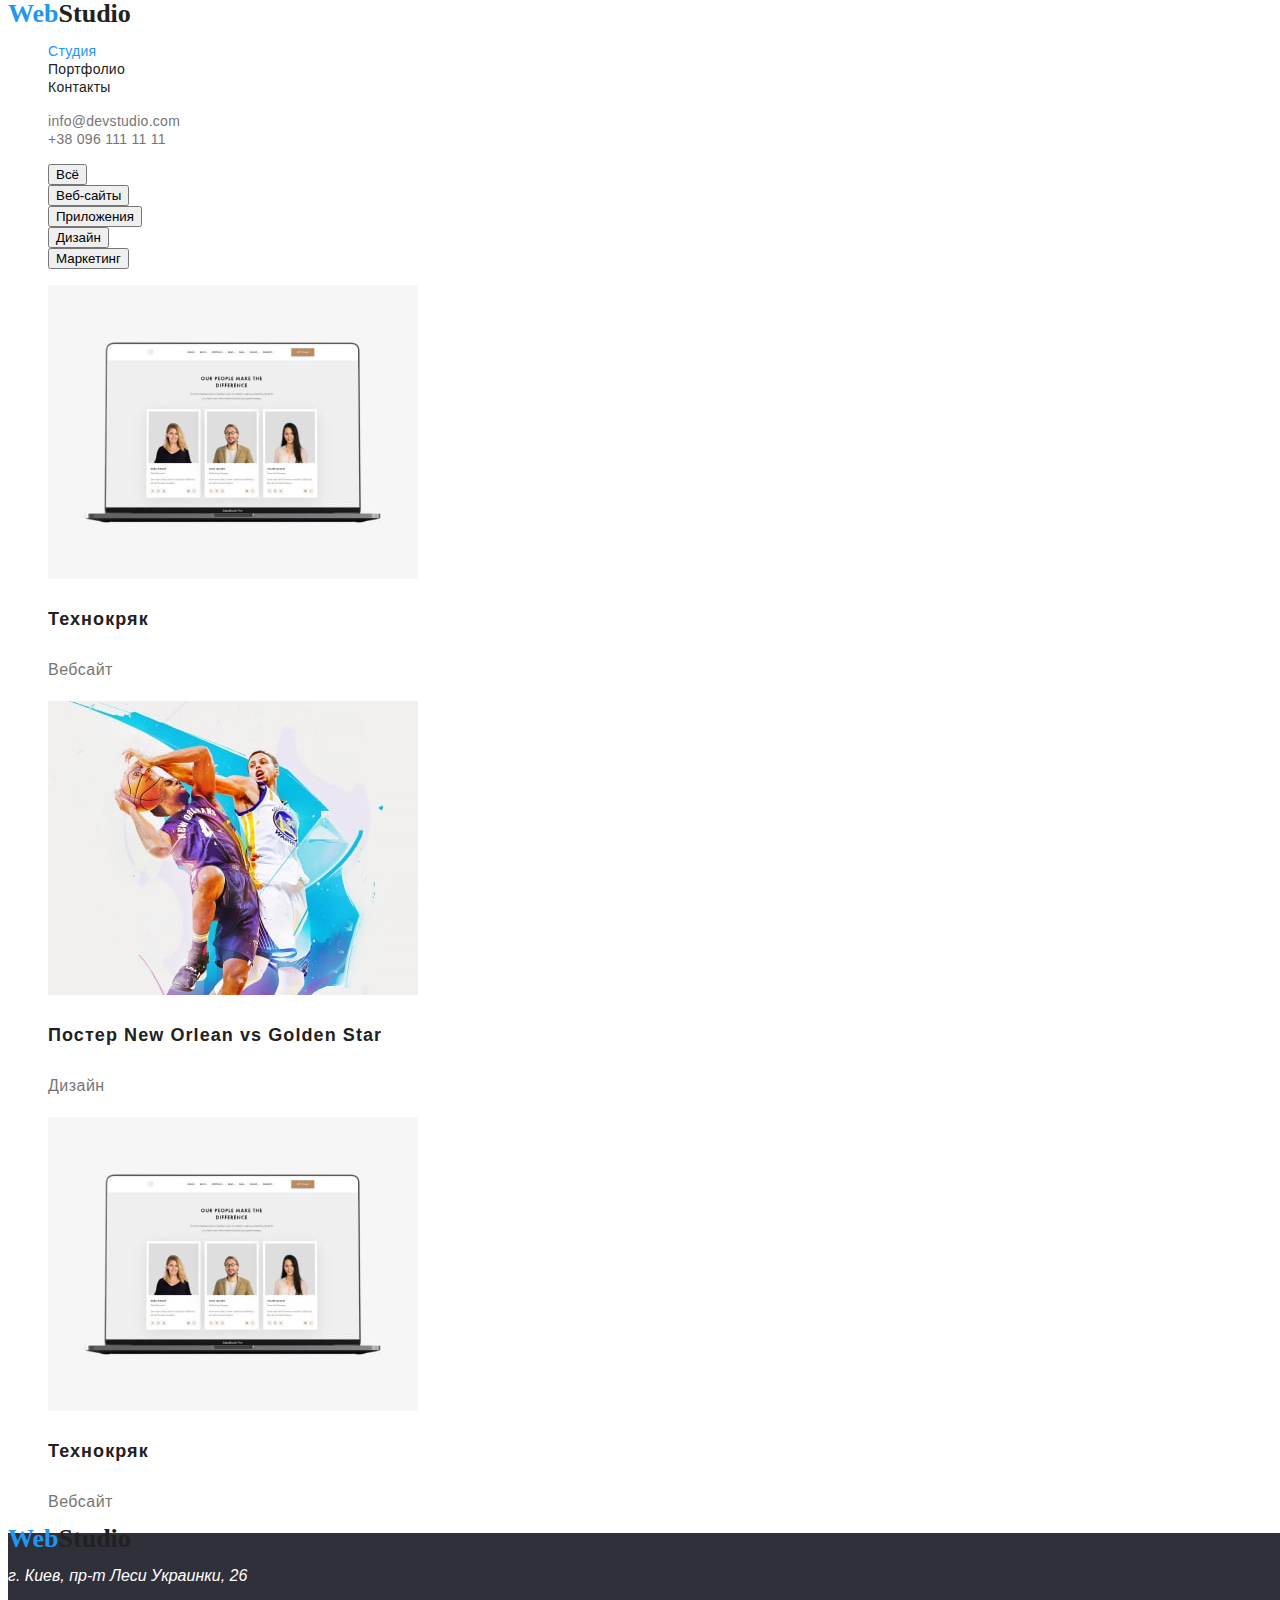
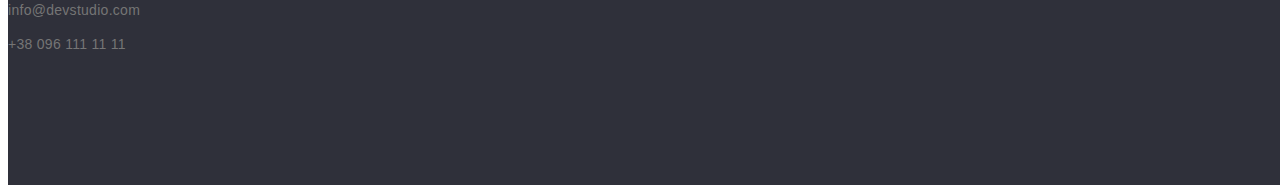
==== portfolio.html @ bc8bc860 "Add files via upload" ====
<!DOCTYPE html>
<html lang="ru">

<head>
    <meta charset="UTF-8">
    <meta http-equiv="X-UA-Compatible" content="IE=edge">
    <meta name="viewport" content="width=device-width, initial-scale=1.0">
    <link rel="stylesheet" href="./css/style.css" />
    <title lang="en">WebStudio</title>
</head>

<body>
    <!--хедер-->
    <header class="header">
        <nav>
            <a href="/" class="logo1 link">Web<span class="logo2 link">Studio</span></a>
            <ul class="header-list list">
                <li class="header-item">
                    <a class="header-link link current" href="./index.html">Студия</a>
                </li>
                <li class="header-item">
                    <a class="header-link link" href="./portfolio.html">Портфолио</a>
                </li>
                <li class="header-item">
                    <a class="header-link link" href="">Контакты</a>
                </li>
            </ul>
        </nav>
        <ul class="header-list list">
            <li class="header-item">
                <a class="header-mail-link link" href="mailto:info@devstudio.com">info@devstudio.com</a>
            </li>
            <li class="header-item">
                <a class="header-mail-link link" href="tel:+380961111111">+38 096 111 11 11</a>
            </li>
        </ul>

    </header>
    <main>
        <section class="buttons">
            <h6 class="hd1">table</h6>
        <ul class="btn-list list">
            <li><button type="button" class="button-item">Всё</button></li>
            <li><button type="button" class="button-item">Веб-сайты</button></li>
            <li><button type="button" class="button-item">Приложения</button></li>
            <li><button type="button" class="button-item">Дизайн</button></li>
            <li><button type="button" class="button-item">Маркетинг</button></li>
        </ul>
        </section>
        <!--images-->
        <section class="images">
            <ul class="images-list list">
                <li class="images-list-item">
                    <img class="images-list-item-img" src="./images/hw2/img(0)-min.jpg" alt="Технокряк" width="370" height="294">
                    <h3 class="images-list-item-name">Технокряк</h3>
                    <p class="images-list-item-about" >Вебсайт</p>
                </li>
                <li class="images-list-item">
                    <img class="images-list-item-img" src="./images/hw2/img-min.jpg" alt="баскетбол" width="370" height="294">
                    <h3 class="images-list-item-name">Постер New Orlean vs Golden Star</h3>
                    <p class="images-list-item-about">Дизайн</p>
                </li>
                <li class="images-list-item">
                    <img class="images-list-item-img" src="./images/hw2/img(0)-min.jpg" alt="Технокряк" width="370" height="294">
                    <h3 class="images-list-item-name">Технокряк</h3>
                    <p class="images-list-item-about" lang="en">Вебсайт</p>
                </li>
                
            </ul>
        </section>
    </main>
    <!--футер-->
    <footer class="contacts">
        <nav>
            <a href="/" class="logo1 link">Web<span class="logo2 link">Studio</span></a>
            <address class="contact address">
                <p class="address">г. Киев, пр-т Леси Украинки, 26</p>
            </address>

            <a class="header-mail-link link" href="mailto:info@devstudio.com">info@devstudio.com</a>
            <p><a class="header-mail-link link" href="tel:+380961111111">+38 096 111 11 11</a></p>
        </nav>
    </footer>
</body>

</html>
---- css/style.css ----
:root {
  --primary-title-color: #ffffff;
  --secondary-title-color: #212121;
  --primary-text-color: #212121;
  --secondary-text-color: #757575;
  --heaader-text-color: #757575;
  --accent-color: #2196f3;
  --background-color: #2f303a;
}
body {
  font-family: 'Roboto', sans-serif;
}
.logo1 {
  font-family: Releway;
  font-weight: 700;
  font-size: 26px;
  line-height: 1.2px;
  color: var(--accent-color);
}
.logo2 {
  color: var(--secondary-title-color);
}

.header-link {
  font-weight: 500;
  font-size: 14px;
  line-height: 16px;
  letter-spacing: 0.02em;
  color: var(--primary-text-color);
}
.link {
  text-decoration: none;
}
.list {
  list-style: none;
}
.current {
  color: var(--accent-color);
}
.header-mail-link {
  font-weight: 500;
  font-size: 14px;
  line-height: 16px;
  letter-spacing: 0.02em;
  color: var(--heaader-text-color);
}
.header-mail-link:focus,
.header-mail-link:hover {
  color: var(--accent-color);
}

.header-link:hover,
.header-link:focus {
  color: var(--accent-color);
}

.hero {
  width: 1600px;
  height: 200px;
  left: 0px;
  top: 80px;
  background: var(--background-color);
}
.hero-title {
  width: 696px;
  height: 120px;
  left: 452px;
  top: 280px;
  font-weight: 900;
  font-size: 44px;
  line-height: 1.36;
  color: var(--primary-title-color);
  text-align: center;
  letter-spacing: 0.06em;
}

.button {
  color: var(--primary-title-color);
  background-color: var(--accent-color);
  border: 0;
}
.pecul-item-title {
  font-weight: 700;
  font-size: 14px;
  line-height: 1.42;
  letter-spacing: 0.03em;
  text-transform: uppercase;
  color: var(--secondary-title-color);
}
.pecul-item-text {
  font-size: 14px;
  line-height: 1.71;
  letter-spacing: 0.03em;
  color: var(--secondary-text-color);
}
.secondary-title {
  font-weight: 700;
  font-size: 36px;
  line-height: 1.16;
  text-align: center;
  letter-spacing: 0.03em;
}
.team-list-item-name {
  font-weight: 500;
  font-size: 16px;
  line-height: 1.19;
  text-align: center;
  letter-spacing: 0.03em;
  color: var(--primary-text-color);
}
.team-list-item-prof {
  font-weight: 400;
  font-size: 16px;
  line-height: 1.19;
  text-align: center;
  letter-spacing: 0.03em;
  color: var(--secondary-text-color);
}
.contacts {
  width: 1600px;
  height: 252px;
  left: 0px;
  top: 2097px;
  background-color: #2f303a;
}
.address {
  color: var(--primary-title-color);
}
.images-list-item-name {
  font-weight: 700;
  font-size: 18px;
  line-height: 2;
  letter-spacing: 0.06em;
  color: var(--secondary-title-color);
}
.images-list-item-about {
  font-weight: 400;
  font-size: 16px;
  line-height: 1.87;
  letter-spacing: 0.03em;
  color: var(--secondary-text-color);
}
.button-item:hover {
  color: var(--accent-color);
}
.hd1 {
  display: none;
}
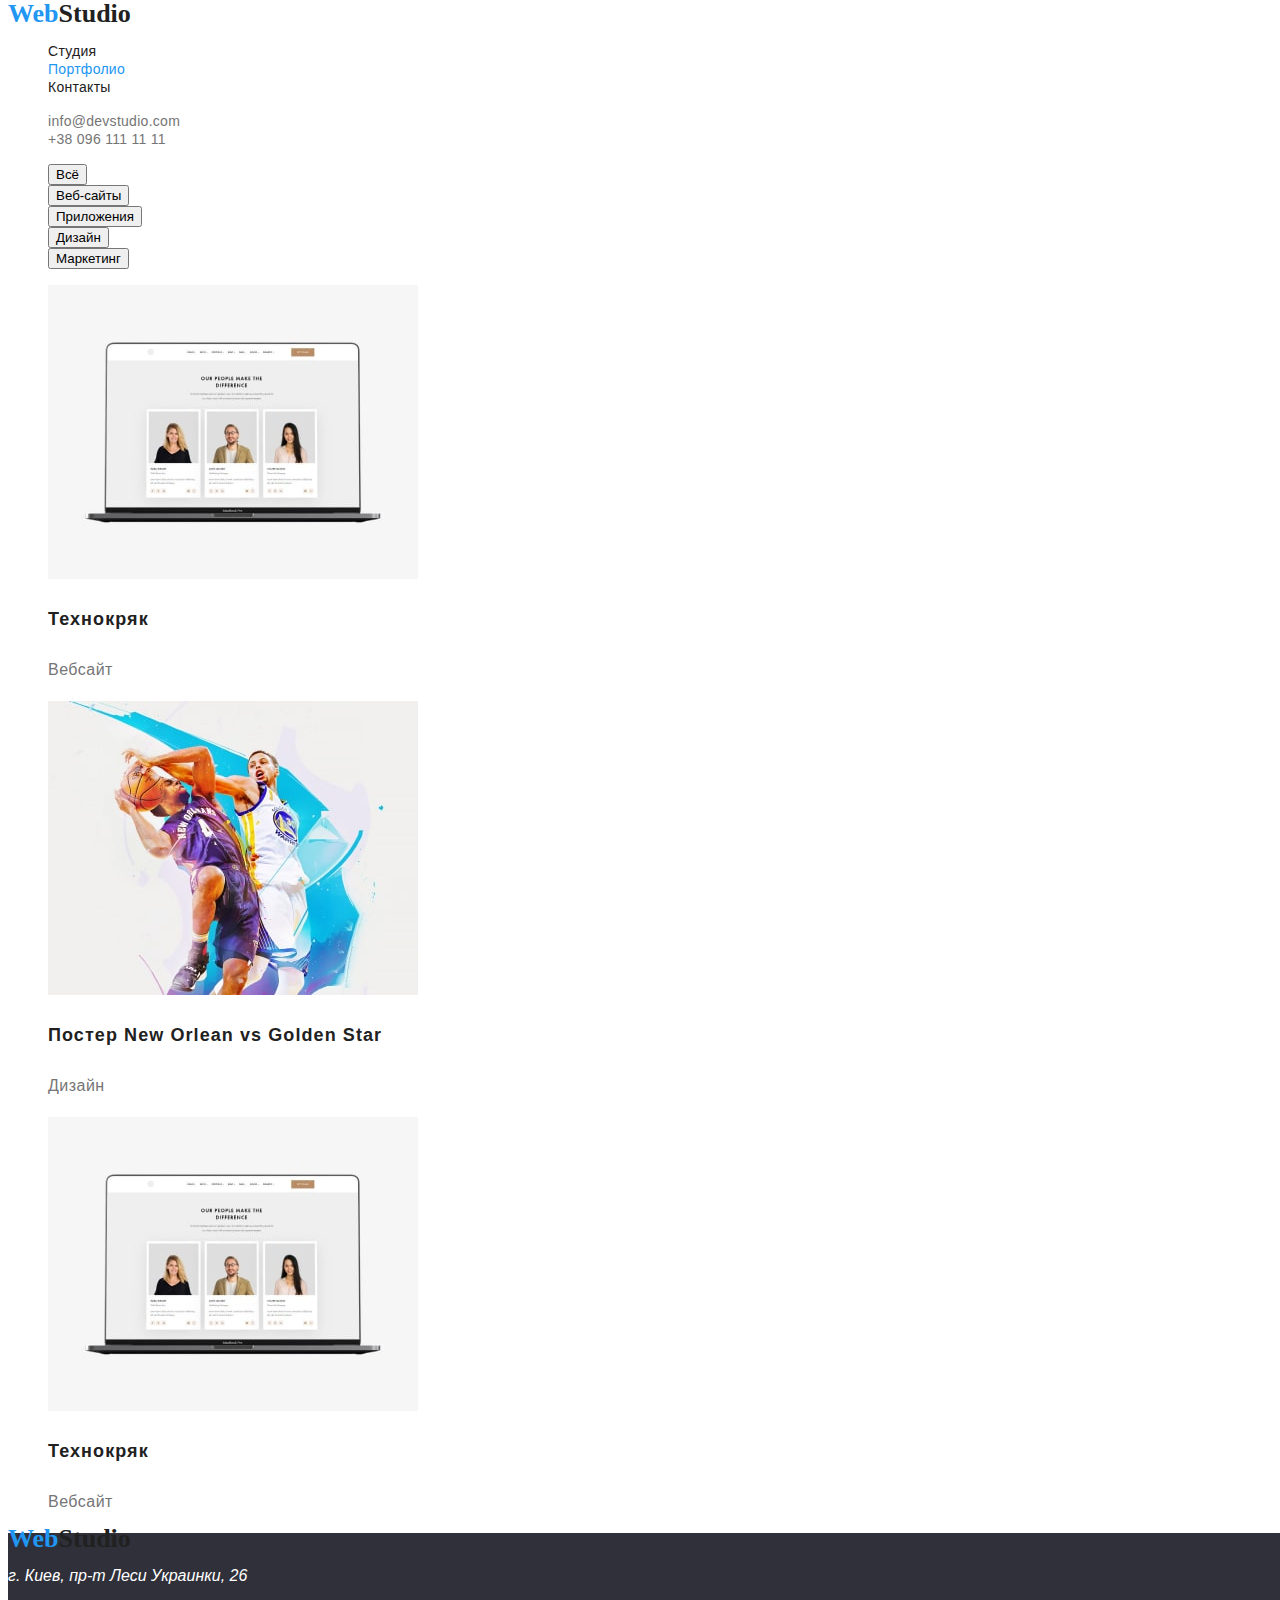
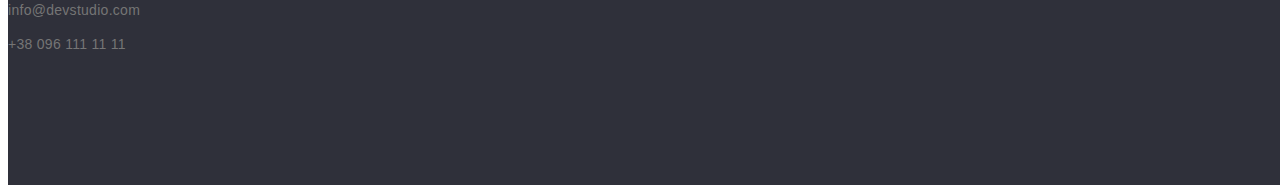
==== commit 5f75a56e: "Add files via upload" ====
--- a/portfolio.html
+++ b/portfolio.html
@@ -16,10 +16,10 @@
             <a href="/" class="logo1 link">Web<span class="logo2 link">Studio</span></a>
             <ul class="header-list list">
                 <li class="header-item">
-                    <a class="header-link link current" href="./index.html">Студия</a>
+                    <a class="header-link link" href="./index.html">Студия</a>
                 </li>
                 <li class="header-item">
-                    <a class="header-link link" href="./portfolio.html">Портфолио</a>
+                    <a class="header-link link current" href="./portfolio.html">Портфолио</a>
                 </li>
                 <li class="header-item">
                     <a class="header-link link" href="">Контакты</a>
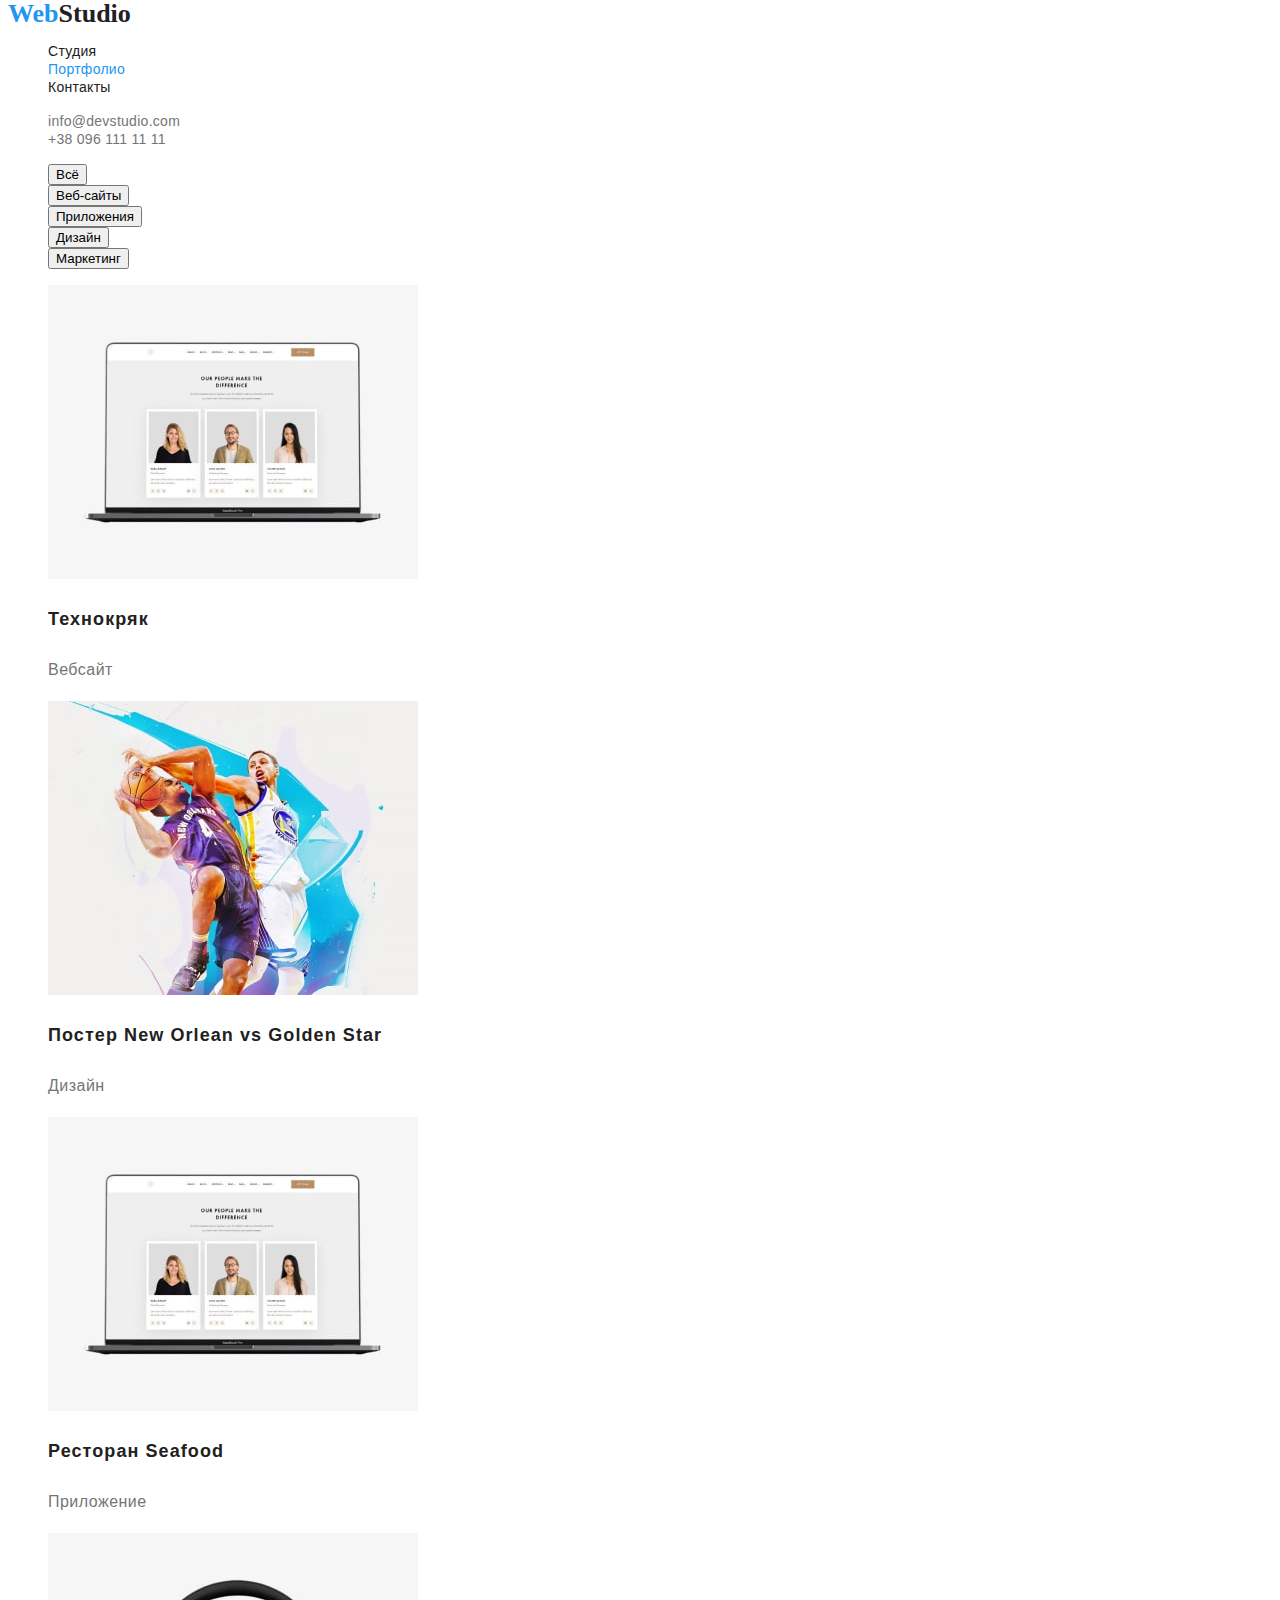
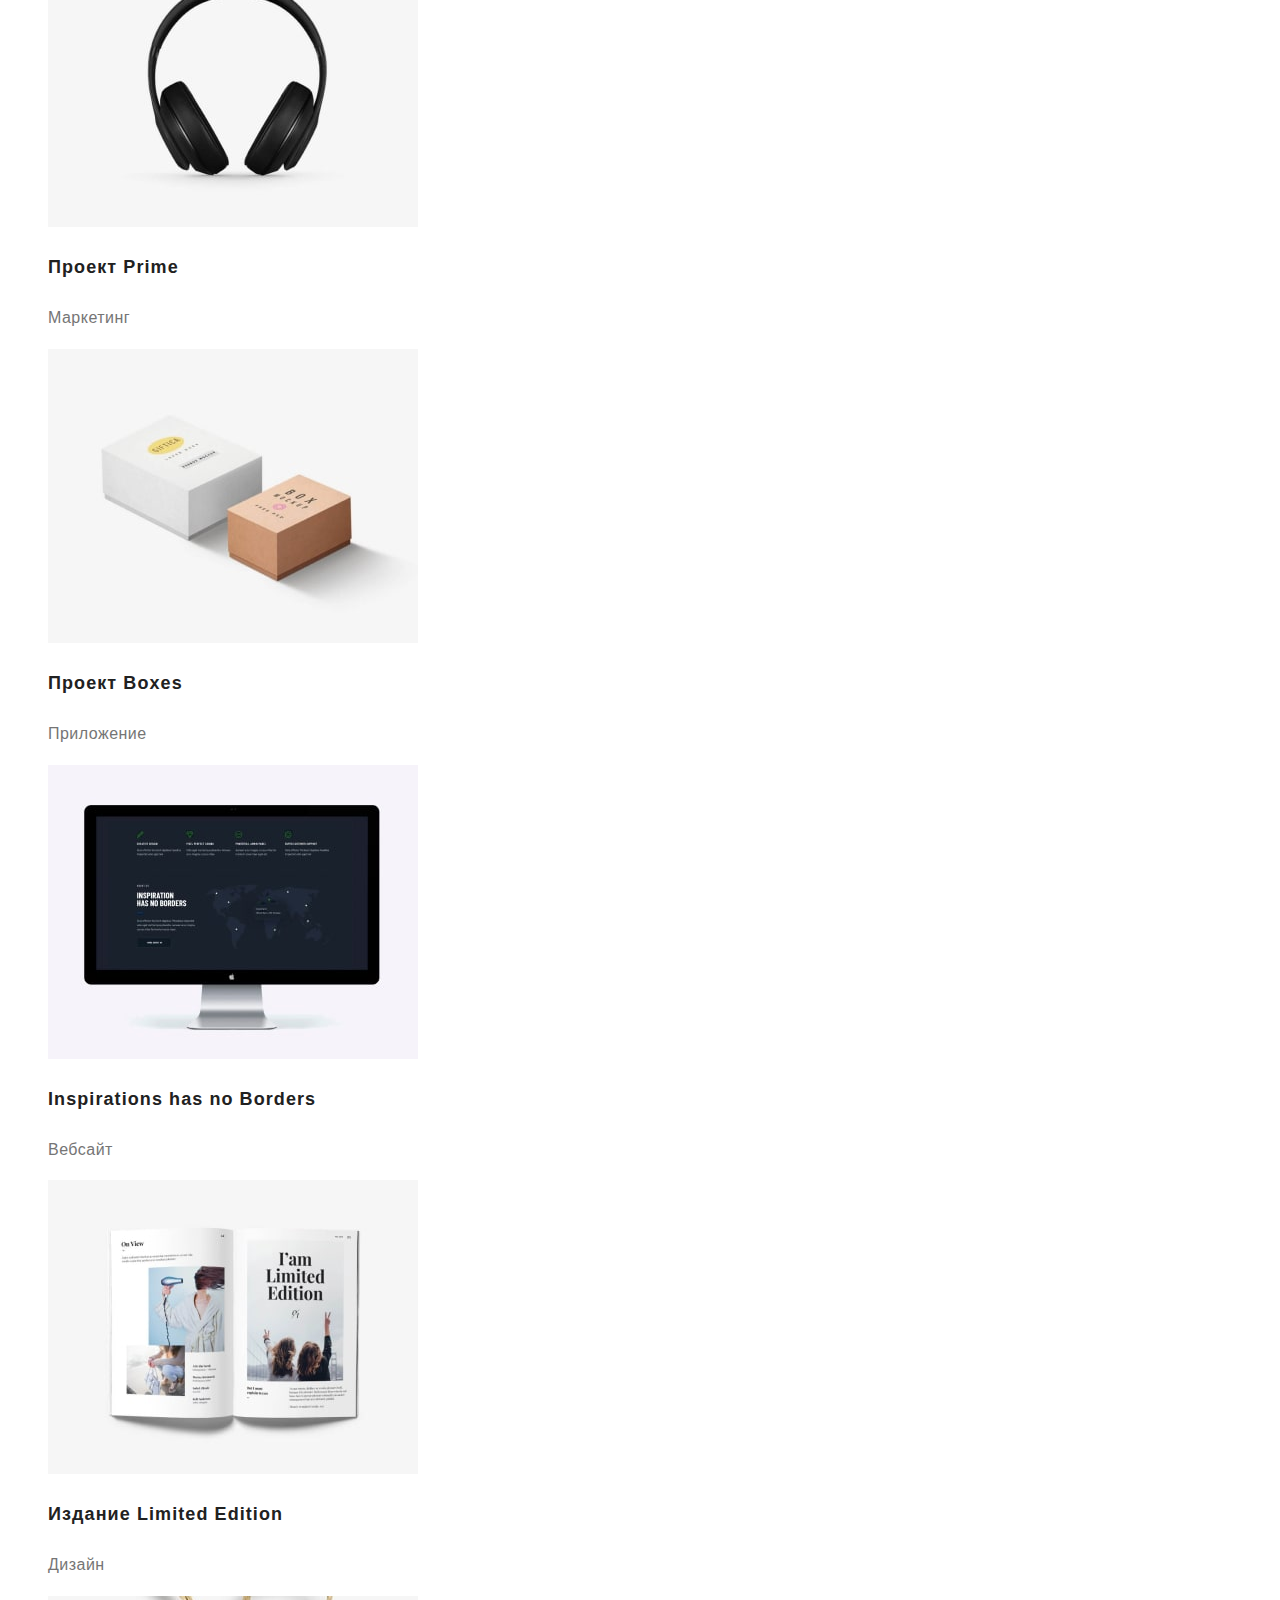
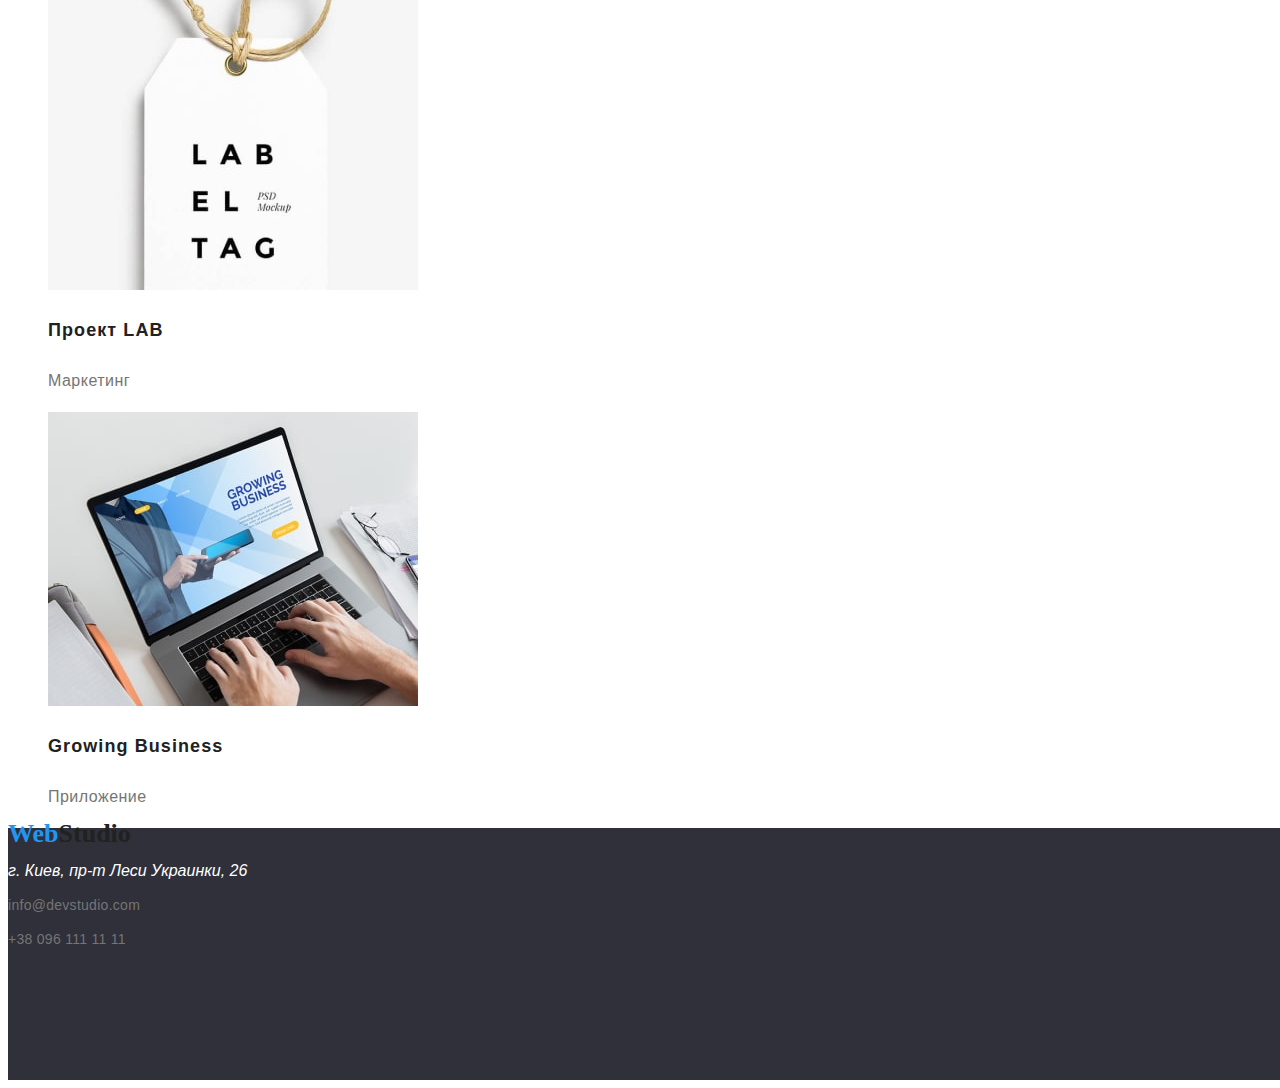
==== commit 69909a5a: "Add files via upload" ====
--- a/portfolio.html
+++ b/portfolio.html
@@ -62,8 +62,38 @@
                 </li>
                 <li class="images-list-item">
                     <img class="images-list-item-img" src="./images/hw2/img(0)-min.jpg" alt="Технокряк" width="370" height="294">
-                    <h3 class="images-list-item-name">Технокряк</h3>
+                    <h3 class="images-list-item-name">Ресторан Seafood</h3>
+                    <p class="images-list-item-about" >Приложение</p>
+                </li>
+                <li class="images-list-item">
+                    <img class="images-list-item-img" src="./images/hw2/img(2)-min.jpg" alt="Технокряк" width="370" height="294">
+                    <h3 class="images-list-item-name">Проект Prime</h3>
+                    <p class="images-list-item-about">Маркетинг</p>
+                </li>
+                <li class="images-list-item">
+                    <img class="images-list-item-img" src="./images/hw2/img(3)-min.jpg" alt="баскетбол" width="370" height="294">
+                    <h3 class="images-list-item-name">Проект Boxes</h3>
+                    <p class="images-list-item-about">Приложение</p>
+                </li>
+                <li class="images-list-item">
+                    <img class="images-list-item-img" src="./images/hw2/img(4)-min.jpg" alt="Технокряк" width="370" height="294">
+                    <h3 class="images-list-item-name">Inspirations has no Borders</h3>
                     <p class="images-list-item-about" lang="en">Вебсайт</p>
+                </li>
+                <li class="images-list-item">
+                    <img class="images-list-item-img" src="./images/hw2/img(5)-min.jpg" alt="Технокряк" width="370" height="294">
+                    <h3 class="images-list-item-name">Издание Limited Edition</h3>
+                    <p class="images-list-item-about">Дизайн</p>
+                </li>
+                <li class="images-list-item">
+                    <img class="images-list-item-img" src="./images/hw2/img(6)-min.jpg" alt="баскетбол" width="370" height="294">
+                    <h3 class="images-list-item-name">Проект LAB</h3>
+                    <p class="images-list-item-about">Маркетинг</p>
+                </li>
+                <li class="images-list-item">
+                    <img class="images-list-item-img" src="./images/hw2/img(7)-min.jpg" alt="Технокряк" width="370" height="294">
+                    <h3 class="images-list-item-name">Growing Business</h3>
+                    <p class="images-list-item-about" lang="en">Приложение</p>
                 </li>
                 
             </ul>
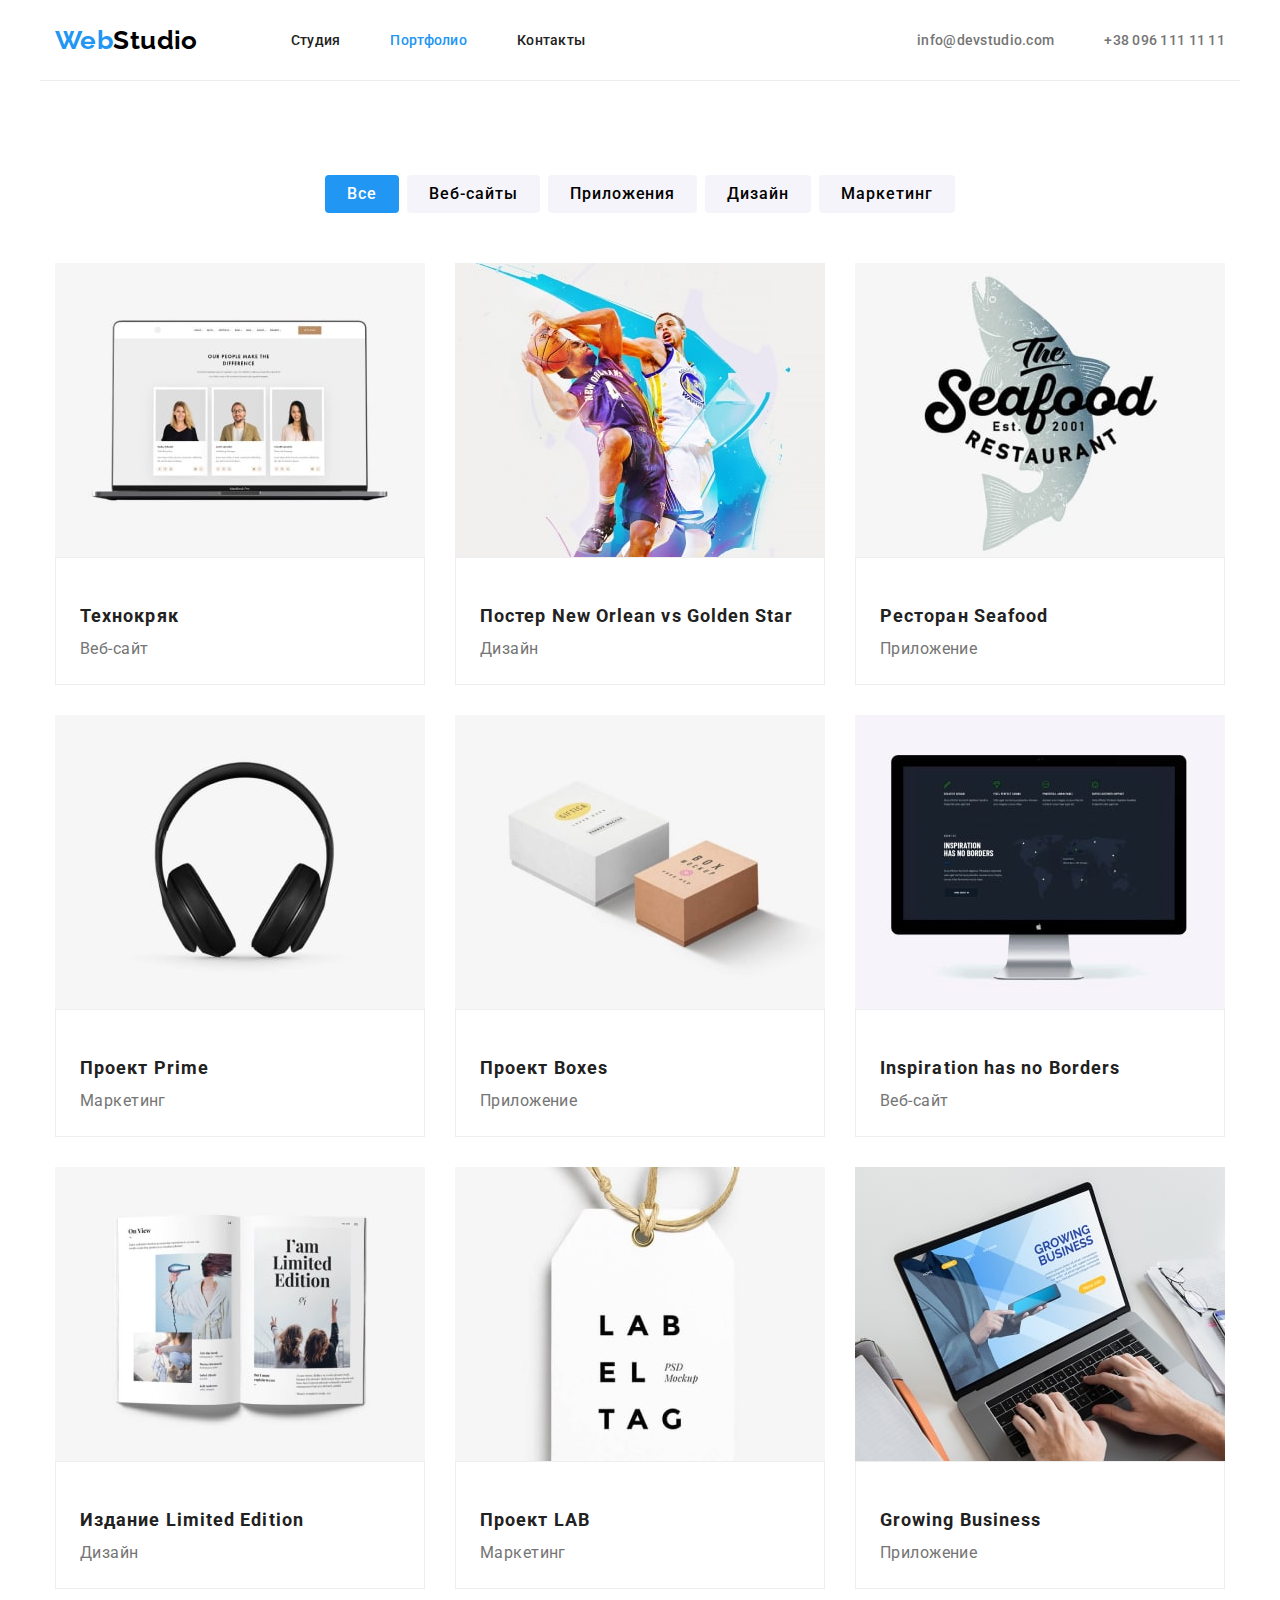
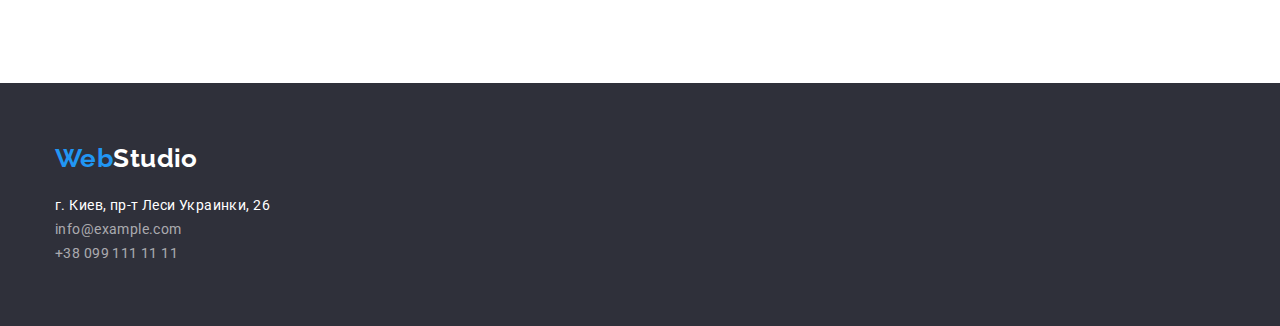
==== commit b105abd8: "Add files via upload" ====
--- a/portfolio.html
+++ b/portfolio.html
@@ -1,116 +1,177 @@
+
 <!DOCTYPE html>
 <html lang="ru">
-
 <head>
     <meta charset="UTF-8">
     <meta http-equiv="X-UA-Compatible" content="IE=edge">
     <meta name="viewport" content="width=device-width, initial-scale=1.0">
-    <link rel="stylesheet" href="./css/style.css" />
-    <title lang="en">WebStudio</title>
+    <title>WebStudio</title>
+    <link rel="preconnect" href="https://fonts.googleapis.com"> 
+    <link rel="preconnect" href="https://fonts.gstatic.com" crossorigin> 
+    <link href="https://fonts.googleapis.com/css2?family=Raleway:wght@700&family=Roboto:wght@400;500;700;900&display=swap" 
+        rel="stylesheet">
+    <link rel="stylesheet" href="https://cdnjs.cloudflare.com/ajax/libs/modern-normalize/1.1.0/modern-normalize.min.css">
+    <link rel="stylesheet" href="./css/styles.css">
 </head>
+<body>
+    <header class="page-header">
+        <div class="container header-navigation">
+            <a href="./index.html" class="header-logo link">Web<span class="logo-accent">Studio</span></a>
+            <nav>
+                <ul class="header-list list">
+                <li class="header-item">
+                    <a href="./index.html" class="header-link link">Студия</a>
+                </li>
+                <li class="header-item" >
+                    <a href="./portfolio.html" class="header-link link current">Портфолио</a>
+                </li>
+                <li class="header-item" >
+                    <a href="" class="header-link link">Контакты</a>
+                </li>
+                </ul>
+            </nav>
+            <ul class="header-contacts-list list">
+                <li class="header-contacts-item "><a class="header-contacts-link link" href="mailto:info@devstudio.com">info@devstudio.com</a></li>
+                <li class="header-contacts-item "><a class="header-contacts-link link" href="tel:+380961111111">+38 096 111 11 11</a></li>
+            </ul>  
+        </div>  
+    </header>
+    <main>
+       <!--портфолио--> 
+       <section class="portfolio section">
+        <div class="container">
+            <h2 class="portfolio-title" hidden>Портфолио</h2>
+            <!--Cортировка-->
+            <ul class="portfolio-options-list list">
 
-<body>
-    <!--хедер-->
-    <header class="header">
-        <nav>
-            <a href="/" class="logo1 link">Web<span class="logo2 link">Studio</span></a>
-            <ul class="header-list list">
-                <li class="header-item">
-                    <a class="header-link link" href="./index.html">Студия</a>
+                <li class="portfolio-options-item">
+                    <button class="portfolio-btn btn portfolio-currunt-btn" 
+                    type="button">Все</button>
                 </li>
-                <li class="header-item">
-                    <a class="header-link link current" href="./portfolio.html">Портфолио</a>
+
+                <li class="portfolio-options-item">
+                    <button class="portfolio-btn btn" type="button">Веб-сайты</button>
                 </li>
-                <li class="header-item">
-                    <a class="header-link link" href="">Контакты</a>
+
+                <li class="portfolio-options-item">
+                    <button class="portfolio-btn btn" type="button">Приложения</button>
+                </li>
+
+                <li class="portfolio-options-item">
+                    <button class="portfolio-btn btn" type="button">Дизайн</button>
+                </li>
+
+                <li class="portfolio-options-item">
+                    <button class="portfolio-btn btn" type="button">Маркетинг</button>
                 </li>
             </ul>
-        </nav>
-        <ul class="header-list list">
-            <li class="header-item">
-                <a class="header-mail-link link" href="mailto:info@devstudio.com">info@devstudio.com</a>
-            </li>
-            <li class="header-item">
-                <a class="header-mail-link link" href="tel:+380961111111">+38 096 111 11 11</a>
-            </li>
-        </ul>
+            <!--Карточки продукта-->
+            <ul class="portfolio-product-list list">
 
-    </header>
-    <main>
-        <section class="buttons">
-            <h6 class="hd1">table</h6>
-        <ul class="btn-list list">
-            <li><button type="button" class="button-item">Всё</button></li>
-            <li><button type="button" class="button-item">Веб-сайты</button></li>
-            <li><button type="button" class="button-item">Приложения</button></li>
-            <li><button type="button" class="button-item">Дизайн</button></li>
-            <li><button type="button" class="button-item">Маркетинг</button></li>
-        </ul>
-        </section>
-        <!--images-->
-        <section class="images">
-            <ul class="images-list list">
-                <li class="images-list-item">
-                    <img class="images-list-item-img" src="./images/hw2/img(0)-min.jpg" alt="Технокряк" width="370" height="294">
-                    <h3 class="images-list-item-name">Технокряк</h3>
-                    <p class="images-list-item-about" >Вебсайт</p>
-                </li>
-                <li class="images-list-item">
-                    <img class="images-list-item-img" src="./images/hw2/img-min.jpg" alt="баскетбол" width="370" height="294">
-                    <h3 class="images-list-item-name">Постер New Orlean vs Golden Star</h3>
-                    <p class="images-list-item-about">Дизайн</p>
-                </li>
-                <li class="images-list-item">
-                    <img class="images-list-item-img" src="./images/hw2/img(0)-min.jpg" alt="Технокряк" width="370" height="294">
-                    <h3 class="images-list-item-name">Ресторан Seafood</h3>
-                    <p class="images-list-item-about" >Приложение</p>
-                </li>
-                <li class="images-list-item">
-                    <img class="images-list-item-img" src="./images/hw2/img(2)-min.jpg" alt="Технокряк" width="370" height="294">
-                    <h3 class="images-list-item-name">Проект Prime</h3>
-                    <p class="images-list-item-about">Маркетинг</p>
-                </li>
-                <li class="images-list-item">
-                    <img class="images-list-item-img" src="./images/hw2/img(3)-min.jpg" alt="баскетбол" width="370" height="294">
-                    <h3 class="images-list-item-name">Проект Boxes</h3>
-                    <p class="images-list-item-about">Приложение</p>
-                </li>
-                <li class="images-list-item">
-                    <img class="images-list-item-img" src="./images/hw2/img(4)-min.jpg" alt="Технокряк" width="370" height="294">
-                    <h3 class="images-list-item-name">Inspirations has no Borders</h3>
-                    <p class="images-list-item-about" lang="en">Вебсайт</p>
-                </li>
-                <li class="images-list-item">
-                    <img class="images-list-item-img" src="./images/hw2/img(5)-min.jpg" alt="Технокряк" width="370" height="294">
-                    <h3 class="images-list-item-name">Издание Limited Edition</h3>
-                    <p class="images-list-item-about">Дизайн</p>
-                </li>
-                <li class="images-list-item">
-                    <img class="images-list-item-img" src="./images/hw2/img(6)-min.jpg" alt="баскетбол" width="370" height="294">
-                    <h3 class="images-list-item-name">Проект LAB</h3>
-                    <p class="images-list-item-about">Маркетинг</p>
-                </li>
-                <li class="images-list-item">
-                    <img class="images-list-item-img" src="./images/hw2/img(7)-min.jpg" alt="Технокряк" width="370" height="294">
-                    <h3 class="images-list-item-name">Growing Business</h3>
-                    <p class="images-list-item-about" lang="en">Приложение</p>
+                <li class="portfolio-product-item">
+                    <a class="link" href="" target="_blank" rel="noopener noreferrer">
+                        <img src="./images/hw2/img(0)-min.jpg" alt="Веб-сайт открытый на ноутбуке" width="370" height="294"/>
+                        <div class="product-content">
+                            <h3 class="portfolio-name">Технокряк</h3>
+                            <p class="portfolio-text">Веб-сайт</p>
+                        </div>
+                    </a>
+                </li> 
+
+                <li class="portfolio-product-item">
+                    <a class="link" href="" target="_blank" rel="noopener noreferrer">
+                        <img src="./images/hw2/img-min.jpg" alt="Веб-сайт открытый на ноутбуке" width="370" height="294"/>
+                        <div class="product-content">
+                            <h3 class="portfolio-name">Постер New Orlean vs Golden Star</h3>
+                            <p class="portfolio-text">Дизайн</p>
+                        </div>
+                    </a>
                 </li>
                 
+                <li class="portfolio-product-item">
+                    <a class="link" href="" target="_blank" rel="noopener noreferrer">
+                        <img src="./images/hw2/img(1)-min.jpg" alt="рыба и логотип Seafood" width="370" height="294"/>
+                        <div class="product-content">
+                            <h3 class="portfolio-name">Ресторан Seafood</h3>
+                            <p class="portfolio-text">Приложение</p>
+                        </div>
+                    </a>
+                </li> 
+
+                <li class="portfolio-product-item">
+                    <a class="link" href="" target="_blank" rel="noopener noreferrer">
+                        <img src="./images/hw2/img(2)-min.jpg" alt="Наушники" width="370" height="294"/>
+                        <div class="product-content">
+                            <h3 class="portfolio-name">Проект Prime</h3>
+                            <p class="portfolio-text">Маркетинг</p>
+                        </div>
+                    </a>
+                </li> 
+
+                <li class="portfolio-product-item">
+                    <a class="link" href="" target="_blank" rel="noopener noreferrer">
+                        <img src="./images/hw2/img(3)-min.jpg" alt="две коробки" width="370" height="294"/>
+                        <div class="product-content">
+                            <h3 class="portfolio-name">Проект Boxes</h3>
+                             <p class="portfolio-text">Приложение</p>
+                        </div>
+                    </a>
+                </li> 
+
+                <li class="portfolio-product-item">
+                    <a class="link" href="" target="_blank" rel="noopener noreferrer">
+                        <img src="./images/hw2/img(4)-min.jpg" alt="монитор" width="370" height="294"/>
+                        <div class="product-content">
+                            <h3 class="portfolio-name" lang="eng" >Inspiration has no Borders</h3>
+                            <p class="portfolio-text">Веб-сайт</p>
+                        </div>
+                    </a>
+                </li> 
+
+                <li class="portfolio-product-item">
+                    <a class="link" href="" target="_blank" rel="noopener noreferrer">
+                        <img src="./images/hw2/img(5)-min.jpg" alt="открытый журнал" width="370" height="294"/>
+                        <div class="product-content">
+                            <h3 class="portfolio-name">Издание Limited Edition</h3>
+                            <p class="portfolio-text">Дизайн</p>
+                        </div>
+                    </a>
+                </li> 
+
+                <li class="portfolio-product-item">
+                    <a class="link" href="" target="_blank" rel="noopener noreferrer">
+                        <img src="./images/hw2/img(6)-min.jpg" alt="бирка с логотипом" width="370" height="294"/>
+                        <div class="product-content">
+                            <h3 class="portfolio-name">Проект LAB</h3>
+                            <p class="portfolio-text">Маркетинг</p>
+                        </div>
+                    </a>
+                </li> 
+
+                <li class="portfolio-product-item">
+                    <a class="link" href="" target="_blank" rel="noopener noreferrer">
+                        <img src="./images/hw2/img(7)-min.jpg" alt="работает на ноутбуке" width="370" height="294"/>
+                        <div class="product-content">
+                            <h3 class="portfolio-name" lang="eng">Growing Business</h3>
+                            <p class="portfolio-text">Приложение</p>
+                        </div>
+                    </a>
+                </li> 
             </ul>
-        </section>
+        </div>
+       </section>
     </main>
-    <!--футер-->
-    <footer class="contacts">
-        <nav>
-            <a href="/" class="logo1 link">Web<span class="logo2 link">Studio</span></a>
-            <address class="contact address">
-                <p class="address">г. Киев, пр-т Леси Украинки, 26</p>
+    <footer class="footer">
+        <div class="container">
+            <a class="footer-logo link" href="/">Web<span class="footer-logo-text">Studio</span></a>
+            <address class="footer-adress">
+                <ul class="footer-adress-list list">
+                    <li class="footer-adress-item"><a class="footer-adress-link footer-adress-main link" href="">г. Киев, пр-т Леси Украинки, 26 </a></li>
+                    <li class="footer-adress-item"><a class="footer-adress-link link" href="mailto:info@example.com">info@example.com</a></li>
+                    <li class="footer-adress-item"><a class="footer-adress-link link" href="tel:+380991111111">+38 099 111 11 11</a></li>
+                </ul>
             </address>
-
-            <a class="header-mail-link link" href="mailto:info@devstudio.com">info@devstudio.com</a>
-            <p><a class="header-mail-link link" href="tel:+380961111111">+38 096 111 11 11</a></p>
-        </nav>
+        </div>
     </footer>
 </body>
-
 </html>--- a/css/styles.css
+++ b/css/styles.css
@@ -0,0 +1,348 @@
+:root {
+  --primary-title-color: #ffffff;
+  --secondary-title-color: #212121;
+  --primary-text-color: #212121;
+  --secondary-text-color: #757575;
+  --accent-color: #2196f3;
+  --background-accent-color: #f5f4fa;
+  --background-secondary-color: #2f303a;
+  --background-main-color: #ffffff;
+  --btm-primary-color: #f5f4fa;
+}
+p,
+h1,
+h2,
+h3,
+h4,
+h5,
+h6 {
+  margin: 0;
+}
+ul {
+  margin: 0;
+  padding-left: 0;
+}
+img {
+  display: block;
+  max-width: 100%;
+  height: auto;
+}
+body {
+  background-color: var(--background-main-color);
+  font-family: 'Roboto', sans-serif;
+  letter-spacing: 0.03em;
+  font-weight: 400;
+  font-style: normal;
+  font-size: 14px;
+}
+
+.link {
+  text-decoration: none;
+}
+
+.list {
+  list-style: none;
+}
+
+.container {
+  width: 1200px;
+  margin: 0 auto;
+  padding-left: 15px;
+  padding-right: 15px;
+}
+
+.btn {
+  font-family: 'Roboto', sans-serif;
+  font-size: 16px;
+  line-height: 1.87;
+  text-align: center;
+  letter-spacing: 0.06em;
+  cursor: pointer;
+  border: 0;
+  border-radius: 4px;
+}
+
+.section {
+  padding-top: 94px;
+  padding-bottom: 94px;
+}
+
+/*--------header----------------*/
+.header-navigation {
+  display: flex;
+  align-items: center;
+
+  border-bottom: 1px solid #ececec;
+}
+.header-logo {
+  font-family: Raleway;
+  font-size: 26px;
+  font-weight: 700;
+  line-height: 1.19;
+  color: var(--accent-color);
+  margin-right: 93px;
+}
+
+.logo-accent {
+  color: #000000;
+}
+.header-item .current {
+  color: var(--accent-color);
+}
+.header-list {
+  display: flex;
+}
+.header-item:not(:last-child) {
+  margin-right: 50px;
+}
+.header-item {
+  padding: 32px 0;
+}
+.header-link {
+  color: var(--primary-text-color);
+  font-weight: 500;
+  line-height: 1.17;
+  letter-spacing: 0.02em;
+}
+
+.header-link:hover,
+.header-link:focus {
+  color: var(--accent-color);
+}
+.header-contacts-list {
+  display: flex;
+  margin-left: auto;
+}
+.header-contacts-item:not(:last-child) {
+  margin-right: 50px;
+}
+.header-contacts-link {
+  font-weight: 500;
+  line-height: 1.14;
+  letter-spacing: 0.02em;
+  color: var(--secondary-text-color);
+}
+
+.header-contacts-link:hover,
+.header-contacts-link:focus {
+  color: var(--accent-color);
+}
+
+/*------------hero-------------*/
+.hero {
+  background-color: var(--background-secondary-color);
+  text-align: center;
+}
+.hero-title {
+  font-family: Roboto;
+  font-size: 44px;
+  font-weight: 900;
+  line-height: 1.36;
+  letter-spacing: 0.06em;
+  text-transform: uppercase;
+  color: var(--primary-title-color);
+
+  margin: 0 auto;
+  max-width: 696px;
+  margin-bottom: 30px;
+  padding-top: 200px;
+}
+
+.hero-btn {
+  color: var(--primary-title-color);
+  font-weight: 700;
+  padding: 10px 32px;
+  background-color: var(--accent-color);
+
+  display: inline-block;
+  align-items: center;
+  text-align: center;
+  margin: 0 auto;
+  margin-bottom: 200px;
+}
+.hero-btn:hover,
+.hero-btn:focus {
+  background-color: #188ce8;
+}
+
+/*--------------преимущества-----------*/
+.advantage-list {
+  display: flex;
+  flex-wrap: wrap;
+  justify-content: center;
+  margin-left: -30px;
+}
+.advantage-item {
+  margin-left: 30px;
+  flex-basis: calc((100% - 120px) / 4);
+}
+.advantage-theme {
+  font-weight: 700;
+  line-height: 1.14;
+  text-transform: uppercase;
+  color: var(--primary-text-color);
+  margin-bottom: 10px;
+}
+.advantage-text {
+  line-height: 1.71;
+  color: var(--secondary-text-color);
+}
+
+/*--------------галерея-----------*/
+.gallery {
+  padding-top: 0;
+}
+.gallery-title {
+  font-weight: 700;
+  font-size: 36px;
+  line-height: 1.16;
+  text-align: center;
+  color: var(--secondary-title-color);
+  margin-bottom: 50px;
+}
+.gallery-list {
+  display: flex;
+  flex-wrap: wrap;
+  justify-content: center;
+  margin-left: -30px;
+}
+
+.gallery-item {
+  margin-left: 30px;
+  /*width: 370px;*/
+  flex-basis: calc((100% - 90px) / 3);
+}
+/*--------------команда-----------*/
+.team {
+  background-color: var(--background-accent-color);
+}
+.team-title {
+  font-weight: 700;
+  font-size: 36px;
+  line-height: 1.16;
+  text-align: center;
+  color: var(--secondary-title-color);
+  margin-bottom: 50px;
+}
+.team-list {
+  display: flex;
+  justify-content: center;
+  margin-left: -30px;
+}
+.team-item {
+  margin-left: 30px;
+  /*width: 270px;*/
+  flex-basis: calc(100% / 4 - 30px);
+}
+.team-card-contant {
+  padding: 30px 58px;
+  background-color: var(--background-main-color);
+  box-shadow: 0px 1px 3px rgba(0, 0, 0, 0.12), 0px 1px 1px rgba(0, 0, 0, 0.14),
+    0px 2px 1px rgba(0, 0, 0, 0.2);
+  border-radius: 0px 0px 4px 4px;
+}
+.team-item-name {
+  font-weight: 500;
+  font-size: 16px;
+  line-height: 1.18;
+  text-align: center;
+  color: var(--secondary-title-color);
+  background-color: var(--background-main-color);
+
+  margin-bottom: 10px;
+}
+.team-item-text {
+  font-size: 16px;
+  line-height: 1.18;
+  text-align: center;
+  color: var(--secondary-text-color);
+  background-color: var(--background-main-color);
+}
+
+/*--------------портфолио-----------*/
+.portfolio-options-list {
+  display: flex;
+  align-items: center;
+  justify-content: center;
+}
+.portfolio-btn {
+  font-weight: 500;
+  background-color: var(--btm-primary-color);
+  line-height: 1.62;
+  padding: 6px 22px;
+  margin-bottom: 50px;
+}
+
+.portfolio-options-item:not(:last-child) {
+  margin-right: 8px;
+}
+
+.portfolio-btn:hover,
+.portfolio-btn:focus,
+.portfolio-currunt-btn {
+  color: #ffffff;
+  background-color: var(--accent-color);
+}
+.portfolio-product-list {
+  display: flex;
+  flex-wrap: wrap;
+  justify-content: center;
+  margin-left: -30px;
+  margin-top: -30px;
+}
+.portfolio-product-item {
+  margin-left: 30px;
+  margin-top: 30px;
+  flex-basis: calc(100% / 3 - 30px);
+}
+.product-content {
+  padding: 20px 24px;
+  border: 1px solid #eeeeee;
+}
+.portfolio-name {
+  font-weight: 700;
+  font-size: 18px;
+  line-height: 2;
+  letter-spacing: 0.06em;
+  color: var(--primary-text-color);
+
+  margin-top: 20px;
+}
+.portfolio-text {
+  font-size: 16px;
+  line-height: 1.87;
+  color: var(--secondary-text-color);
+}
+
+/*--------------footer-----------*/
+.footer {
+  background-color: var(--background-secondary-color);
+  padding-top: 60px;
+  padding-bottom: 60px;
+}
+.footer-logo {
+  font-family: Raleway;
+  font-size: 26px;
+  font-weight: 700;
+  line-height: 1.19;
+  color: var(--accent-color);
+}
+.footer-logo-text {
+  color: var(--primary-title-color);
+}
+.footer-adress {
+  margin-top: 20px;
+}
+.footer-adress-link {
+  font-style: normal;
+  line-height: 1.71;
+  color: #ffffff99;
+}
+.footer-adress-main {
+  color: var(--primary-title-color);
+}
+
+.footer-adress-link:hover,
+.footer-adress-link:focus {
+  color: var(--accent-color);
+}
